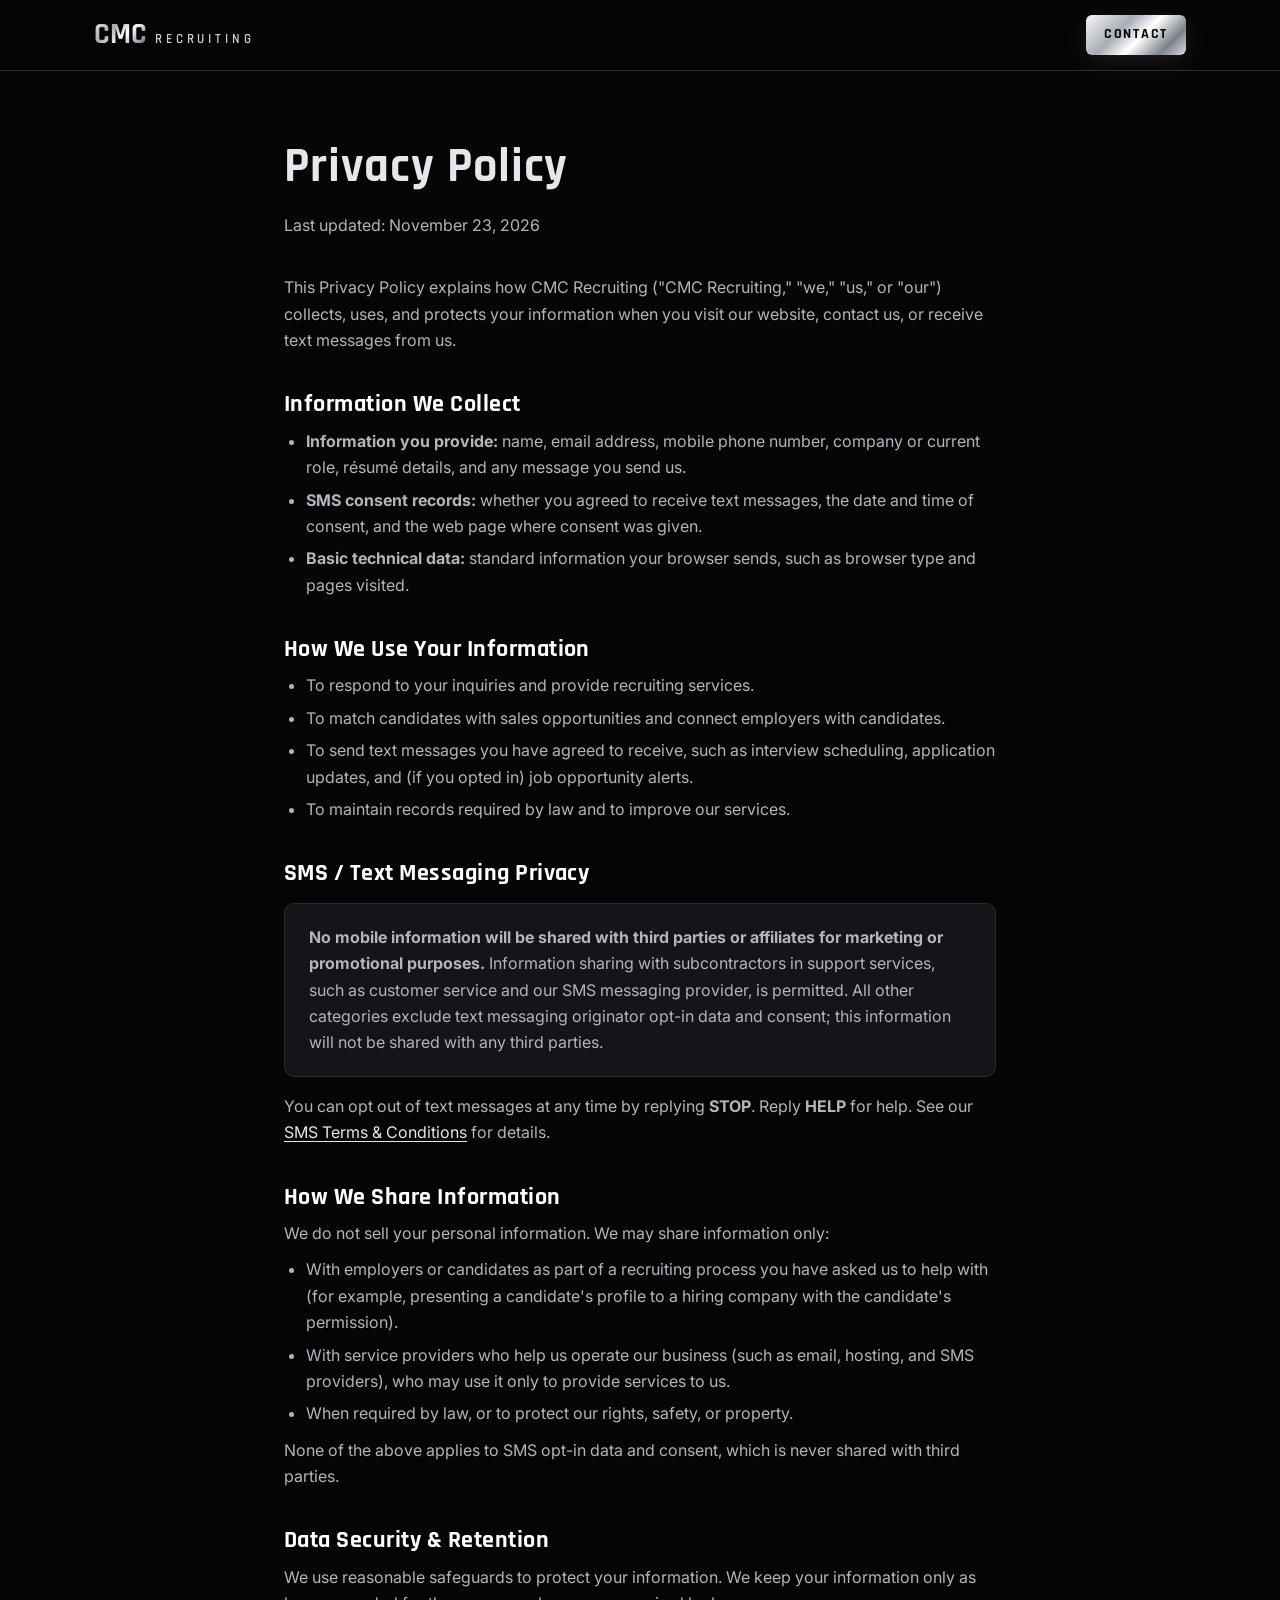
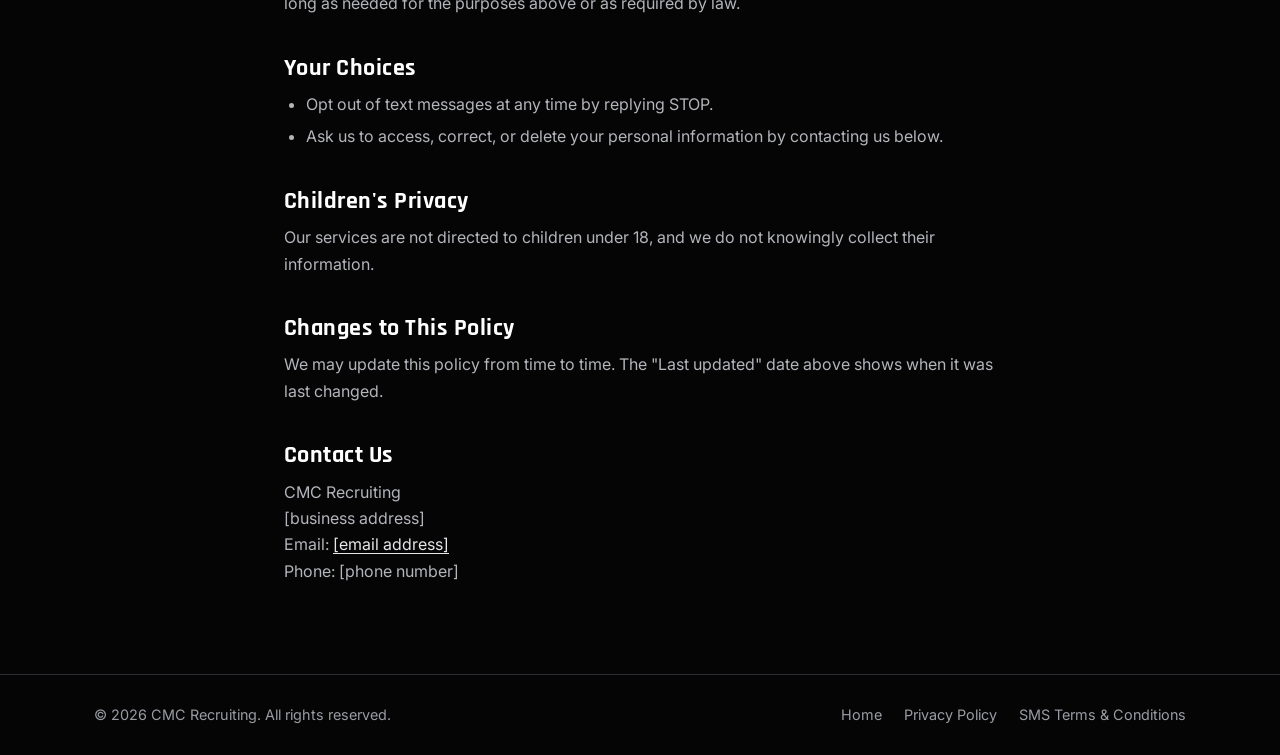
==== privacy.html @ 862fc4cd "Add 10DLC/A2P SMS compliance: opt-in consent, privacy policy, SMS terms Co-Authored-By: Claude Opus " ====
<!DOCTYPE html>
<html lang="en">
<head>
  <meta charset="UTF-8">
  <meta name="viewport" content="width=device-width, initial-scale=1.0">
  <title>Privacy Policy | CMC Recruiting</title>
  <link rel="icon" href="assets/logo.webp" type="image/webp">
  <link href="https://fonts.googleapis.com/css2?family=Rajdhani:wght@500;600;700&family=Inter:wght@400;500;600&display=swap" rel="stylesheet">
  <link rel="stylesheet" href="styles.css">
</head>
<body>
  <header class="nav">
    <div class="container nav-inner">
      <a href="index.html" class="brand" aria-label="CMC Recruiting home">
        <span class="brand-mark">CMC</span><span class="brand-sub">Recruiting</span>
      </a>
      <nav class="nav-links" style="position:static;max-height:none;flex-direction:row;background:none;border:0">
        <a href="index.html#contact" class="btn btn-small">Contact</a>
      </nav>
    </div>
  </header>

  <main class="legal">
    <div class="container narrow">
      <h1>Privacy Policy</h1>
      <p class="updated">Last updated: November 23, 2026</p>

      <p>This Privacy Policy explains how <span class="js-legal-name">CMC Recruiting</span> ("CMC Recruiting," "we," "us," or "our") collects, uses, and protects your information when you visit our website, contact us, or receive text messages from us.</p>

      <h2>Information We Collect</h2>
      <ul>
        <li><strong>Information you provide:</strong> name, email address, mobile phone number, company or current role, résumé details, and any message you send us.</li>
        <li><strong>SMS consent records:</strong> whether you agreed to receive text messages, the date and time of consent, and the web page where consent was given.</li>
        <li><strong>Basic technical data:</strong> standard information your browser sends, such as browser type and pages visited.</li>
      </ul>

      <h2>How We Use Your Information</h2>
      <ul>
        <li>To respond to your inquiries and provide recruiting services.</li>
        <li>To match candidates with sales opportunities and connect employers with candidates.</li>
        <li>To send text messages you have agreed to receive, such as interview scheduling, application updates, and (if you opted in) job opportunity alerts.</li>
        <li>To maintain records required by law and to improve our services.</li>
      </ul>

      <h2>SMS / Text Messaging Privacy</h2>
      <div class="box">
        <p><strong>No mobile information will be shared with third parties or affiliates for marketing or promotional purposes.</strong> Information sharing with subcontractors in support services, such as customer service and our SMS messaging provider, is permitted. All other categories exclude text messaging originator opt-in data and consent; this information will not be shared with any third parties.</p>
      </div>
      <p>You can opt out of text messages at any time by replying <strong>STOP</strong>. Reply <strong>HELP</strong> for help. See our <a href="terms.html">SMS Terms &amp; Conditions</a> for details.</p>

      <h2>How We Share Information</h2>
      <p>We do not sell your personal information. We may share information only:</p>
      <ul>
        <li>With employers or candidates as part of a recruiting process you have asked us to help with (for example, presenting a candidate's profile to a hiring company with the candidate's permission).</li>
        <li>With service providers who help us operate our business (such as email, hosting, and SMS providers), who may use it only to provide services to us.</li>
        <li>When required by law, or to protect our rights, safety, or property.</li>
      </ul>
      <p>None of the above applies to SMS opt-in data and consent, which is never shared with third parties.</p>

      <h2>Data Security &amp; Retention</h2>
      <p>We use reasonable safeguards to protect your information. We keep your information only as long as needed for the purposes above or as required by law.</p>

      <h2>Your Choices</h2>
      <ul>
        <li>Opt out of text messages at any time by replying STOP.</li>
        <li>Ask us to access, correct, or delete your personal information by contacting us below.</li>
      </ul>

      <h2>Children's Privacy</h2>
      <p>Our services are not directed to children under 18, and we do not knowingly collect their information.</p>

      <h2>Changes to This Policy</h2>
      <p>We may update this policy from time to time. The "Last updated" date above shows when it was last changed.</p>

      <h2>Contact Us</h2>
      <p>
        <span class="js-legal-name">CMC Recruiting</span><br>
        <span class="js-address">[business address]</span><br>
        Email: <a href="#" class="js-email">[email address]</a><br>
        Phone: <span class="js-phone">[phone number]</span>
      </p>
    </div>
  </main>

  <footer class="footer">
    <div class="container footer-inner">
      <span>&copy; <span id="year"></span> <span class="js-legal-name">CMC Recruiting</span>. All rights reserved.</span>
      <nav class="footer-links">
        <a href="index.html">Home</a>
        <a href="privacy.html">Privacy Policy</a>
        <a href="terms.html">SMS Terms &amp; Conditions</a>
      </nav>
    </div>
  </footer>
  <script src="script.js"></script>
</body>
</html>
---- styles.css ----
:root {
  --bg: #050505;
  --bg-alt: #0d0e10;
  --panel: #141518;
  --line: #2a2c31;
  --text: #e6e7ea;
  --muted: #9a9ca3;
  --silver: linear-gradient(135deg, #f5f6f8 0%, #a9adb4 35%, #ffffff 55%, #7d828b 80%, #d9dce0 100%);
  --silver-flat: #c9ccd1;
  --radius: 10px;
  --max: 1140px;
}

* { box-sizing: border-box; margin: 0; padding: 0; }
html { scroll-behavior: smooth; scroll-padding-top: 80px; }
body {
  font-family: "Inter", system-ui, -apple-system, Segoe UI, sans-serif;
  background: var(--bg);
  color: var(--text);
  line-height: 1.65;
  -webkit-font-smoothing: antialiased;
}
img { max-width: 100%; display: block; }
a { color: inherit; text-decoration: none; }

.container { width: 100%; max-width: var(--max); margin: 0 auto; padding: 0 24px; }
.narrow { max-width: 760px; }
.center { text-align: center; }

h1, h2, h3 {
  font-family: "Rajdhani", "Inter", sans-serif;
  font-weight: 700;
  letter-spacing: 0.02em;
  line-height: 1.1;
}
h1 { font-size: clamp(2.4rem, 6vw, 4.2rem); margin-bottom: 18px; }
h2 { font-size: clamp(2rem, 4vw, 2.9rem); margin-bottom: 18px; }
h3 { font-size: 1.3rem; margin-bottom: 6px; }
p { color: var(--muted); }

.metal {
  background: var(--silver);
  -webkit-background-clip: text;
  background-clip: text;
  color: transparent;
}

.eyebrow {
  font-family: "Rajdhani", sans-serif;
  text-transform: uppercase;
  letter-spacing: 0.35em;
  font-size: 0.85rem;
  font-weight: 600;
  color: var(--silver-flat);
  margin-bottom: 10px;
  display: flex;
  align-items: center;
  gap: 12px;
}
.eyebrow::before { content: ""; width: 32px; height: 2px; background: var(--silver); }
.eyebrow.center, .center .eyebrow { justify-content: center; }

/* Buttons */
.btn {
  display: inline-block;
  font-family: "Rajdhani", sans-serif;
  font-weight: 700;
  font-size: 1.05rem;
  letter-spacing: 0.12em;
  text-transform: uppercase;
  padding: 14px 30px;
  border-radius: 6px;
  background: var(--silver);
  color: #0a0a0a;
  border: none;
  cursor: pointer;
  transition: transform .2s ease, box-shadow .2s ease;
  box-shadow: 0 6px 24px rgba(220, 224, 230, 0.12);
}
.btn:hover { transform: translateY(-2px); box-shadow: 0 10px 30px rgba(220, 224, 230, 0.25); }
.btn-outline {
  background: transparent;
  color: var(--text);
  border: 1px solid var(--silver-flat);
  box-shadow: none;
}
.btn-outline:hover { background: rgba(255,255,255,0.06); }
.btn-small { padding: 8px 18px; font-size: 0.9rem; }
.btn-full { width: 100%; }

/* Nav */
.nav {
  position: sticky; top: 0; z-index: 50;
  background: rgba(5,5,5,0.82);
  backdrop-filter: blur(10px);
  border-bottom: 1px solid var(--line);
}
.nav-inner { display: flex; align-items: center; justify-content: space-between; height: 70px; }
.brand { display: flex; align-items: baseline; gap: 8px; }
.brand-mark {
  font-family: "Rajdhani", sans-serif; font-weight: 700; font-size: 1.8rem;
  background: var(--silver); -webkit-background-clip: text; background-clip: text; color: transparent;
}
.brand-sub {
  font-family: "Rajdhani", sans-serif; font-weight: 600; letter-spacing: 0.3em;
  text-transform: uppercase; font-size: 0.8rem; color: var(--silver-flat);
}
.nav-links { display: flex; align-items: center; gap: 28px; }
.nav-links a:not(.btn) {
  font-size: 0.95rem; color: var(--muted); transition: color .2s;
}
.nav-links a:not(.btn):hover { color: #fff; }
.nav-toggle { display: none; background: none; border: none; cursor: pointer; padding: 8px; }
.nav-toggle span { display: block; width: 24px; height: 2px; background: var(--text); margin: 5px 0; transition: .3s; }

/* Hero */
.hero {
  position: relative; overflow: hidden;
  padding: 60px 0 100px;
  text-align: center;
}
.hero-glow {
  position: absolute; inset: 0;
  background: radial-gradient(ellipse 60% 50% at 50% 35%, rgba(200,205,215,0.12), transparent 70%);
  pointer-events: none;
}
.hero-inner { position: relative; }
.hero-logo { width: min(620px, 100%); margin: 0 auto 10px; mix-blend-mode: lighten; }
.lead { font-size: 1.15rem; max-width: 660px; margin: 0 auto 34px; color: #b8bac0; }
.hero-ctas { display: flex; gap: 16px; justify-content: center; flex-wrap: wrap; }

/* Strip */
.strip { border-top: 1px solid var(--line); border-bottom: 1px solid var(--line); background: var(--bg-alt); }
.strip-grid { display: grid; grid-template-columns: repeat(3, 1fr); }
.strip-grid > div { padding: 34px 24px; text-align: center; }
.strip-grid > div + div { border-left: 1px solid var(--line); }
.strip-grid h3 { color: #fff; text-transform: uppercase; letter-spacing: 0.1em; }

/* Sections */
.section { padding: 100px 0; }
.section-alt { background: var(--bg-alt); border-top: 1px solid var(--line); border-bottom: 1px solid var(--line); }
.section p + p { margin-top: 14px; }
.two-col { display: grid; grid-template-columns: 1fr 1fr; gap: 64px; align-items: center; }
.two-col > div > p { margin-bottom: 26px; }

.checks { list-style: none; margin: 0 0 30px; }
.checks li { padding: 8px 0 8px 30px; position: relative; border-bottom: 1px solid var(--line); }
.checks li::before {
  content: ""; position: absolute; left: 4px; top: 50%;
  width: 12px; height: 6px; margin-top: -5px;
  border-left: 2px solid var(--silver-flat); border-bottom: 2px solid var(--silver-flat);
  transform: rotate(-45deg);
}

.card-stack { display: grid; gap: 18px; }
.card {
  position: relative;
  background: var(--panel);
  border: 1px solid var(--line);
  border-radius: var(--radius);
  padding: 26px 28px;
  transition: border-color .25s, transform .25s;
}
.card::before {
  content: ""; position: absolute; left: 0; top: 18px; bottom: 18px; width: 3px;
  background: var(--silver); border-radius: 0 3px 3px 0;
}
.card:hover { border-color: #4a4d54; transform: translateX(4px); }
.card h3 { color: #fff; }
.card-num {
  position: absolute; right: 22px; top: 16px;
  font-family: "Rajdhani", sans-serif; font-weight: 700; font-size: 2rem; color: #2c2e33;
}

/* Steps */
.steps { display: grid; grid-template-columns: repeat(4, 1fr); gap: 22px; margin-top: 50px; }
.step {
  background: var(--panel); border: 1px solid var(--line); border-radius: var(--radius);
  padding: 30px 24px;
}
.step span {
  display: inline-grid; place-items: center;
  width: 44px; height: 44px; border-radius: 50%;
  background: var(--silver); color: #0a0a0a;
  font-family: "Rajdhani", sans-serif; font-weight: 700; font-size: 1.3rem;
  margin-bottom: 16px;
}
.step h3 { color: #fff; }

/* Contact */
.contact-list { list-style: none; }
.contact-list li { padding: 10px 0; border-bottom: 1px solid var(--line); color: var(--muted); }
.contact-list strong { color: var(--text); margin-right: 6px; }
.contact-list a { text-decoration: underline; text-underline-offset: 3px; }

.contact-form {
  background: var(--panel); border: 1px solid var(--line); border-radius: var(--radius);
  padding: 32px; display: grid; gap: 14px;
}
.contact-form input[type="text"],
.contact-form input[type="email"],
.contact-form input[type="tel"],
.contact-form textarea {
  width: 100%; padding: 13px 15px;
  background: #0b0c0e; color: var(--text);
  border: 1px solid var(--line); border-radius: 6px;
  font: inherit; resize: vertical;
}
.contact-form input:focus, .contact-form textarea:focus { outline: none; border-color: var(--silver-flat); }
.toggle { display: grid; grid-template-columns: 1fr 1fr; gap: 10px; }
.toggle label {
  display: flex; align-items: center; justify-content: center; gap: 8px;
  padding: 11px; border: 1px solid var(--line); border-radius: 6px; cursor: pointer;
  font-size: 0.95rem; color: var(--muted);
}
.toggle label:has(input:checked) { border-color: var(--silver-flat); color: #fff; background: rgba(255,255,255,0.04); }
.toggle input { accent-color: #c9ccd1; }
.form-note { font-size: 0.82rem; text-align: center; }

/* Footer */
.footer { border-top: 1px solid var(--line); padding: 28px 0; font-size: 0.9rem; color: var(--muted); }
.footer-inner { display: flex; justify-content: space-between; flex-wrap: wrap; gap: 10px; }
.footer a:hover { color: #fff; }

/* Reveal animation */
.reveal { opacity: 0; transform: translateY(24px); transition: opacity .7s ease, transform .7s ease; }
.reveal.visible { opacity: 1; transform: none; }

/* Responsive */
@media (max-width: 900px) {
  .two-col { grid-template-columns: 1fr; gap: 40px; }
  .two-col.reverse > :first-child { order: 2; }
  .steps { grid-template-columns: 1fr 1fr; }
}
@media (max-width: 720px) {
  .nav-toggle { display: block; }
  .nav-links {
    position: absolute; top: 70px; left: 0; right: 0;
    flex-direction: column; gap: 0;
    background: #08090a; border-bottom: 1px solid var(--line);
    max-height: 0; overflow: hidden; transition: max-height .3s ease;
  }
  .nav-links.open { max-height: 400px; }
  .nav-links a { padding: 16px 24px; width: 100%; text-align: center; }
  .nav-links .btn-small { margin: 10px 24px 18px; width: calc(100% - 48px); }
  .strip-grid { grid-template-columns: 1fr; }
  .strip-grid > div + div { border-left: none; border-top: 1px solid var(--line); }
  .steps { grid-template-columns: 1fr; }
  .section { padding: 70px 0; }
  .contact-form { padding: 22px; }
}
@media (prefers-reduced-motion: reduce) {
  html { scroll-behavior: auto; }
  .reveal { opacity: 1; transform: none; transition: none; }
}

/* SMS consent */
.consent { border: 1px solid var(--line); border-radius: 6px; padding: 14px 16px 12px; display: grid; gap: 12px; }
.consent legend { padding: 0 6px; font-family: "Rajdhani", sans-serif; font-weight: 700; letter-spacing: .08em; text-transform: uppercase; font-size: .85rem; color: var(--silver-flat); }
.consent-item { display: grid; grid-template-columns: 18px 1fr; gap: 10px; align-items: start; font-size: .8rem; line-height: 1.5; color: var(--muted); cursor: pointer; }
.consent-item input { margin-top: 3px; width: 16px; height: 16px; accent-color: #c9ccd1; }
.consent-item strong { color: var(--text); }
.consent-note { font-size: .76rem; line-height: 1.5; }
.consent-note a, .legal a { text-decoration: underline; text-underline-offset: 3px; color: var(--text); }

/* Footer links */
.footer-links { display: flex; gap: 22px; flex-wrap: wrap; }

/* Legal pages */
.legal { padding: 70px 0 90px; }
.legal h1 { font-size: clamp(2rem, 5vw, 3rem); }
.legal .updated { margin-bottom: 36px; }
.legal h2 { font-size: 1.5rem; margin: 38px 0 10px; color: #fff; }
.legal p, .legal li { color: #b3b5bb; }
.legal ul { margin: 10px 0 10px 22px; }
.legal li { margin: 6px 0; }
.legal .box { background: var(--panel); border: 1px solid var(--line); border-radius: var(--radius); padding: 20px 24px; margin: 16px 0; }
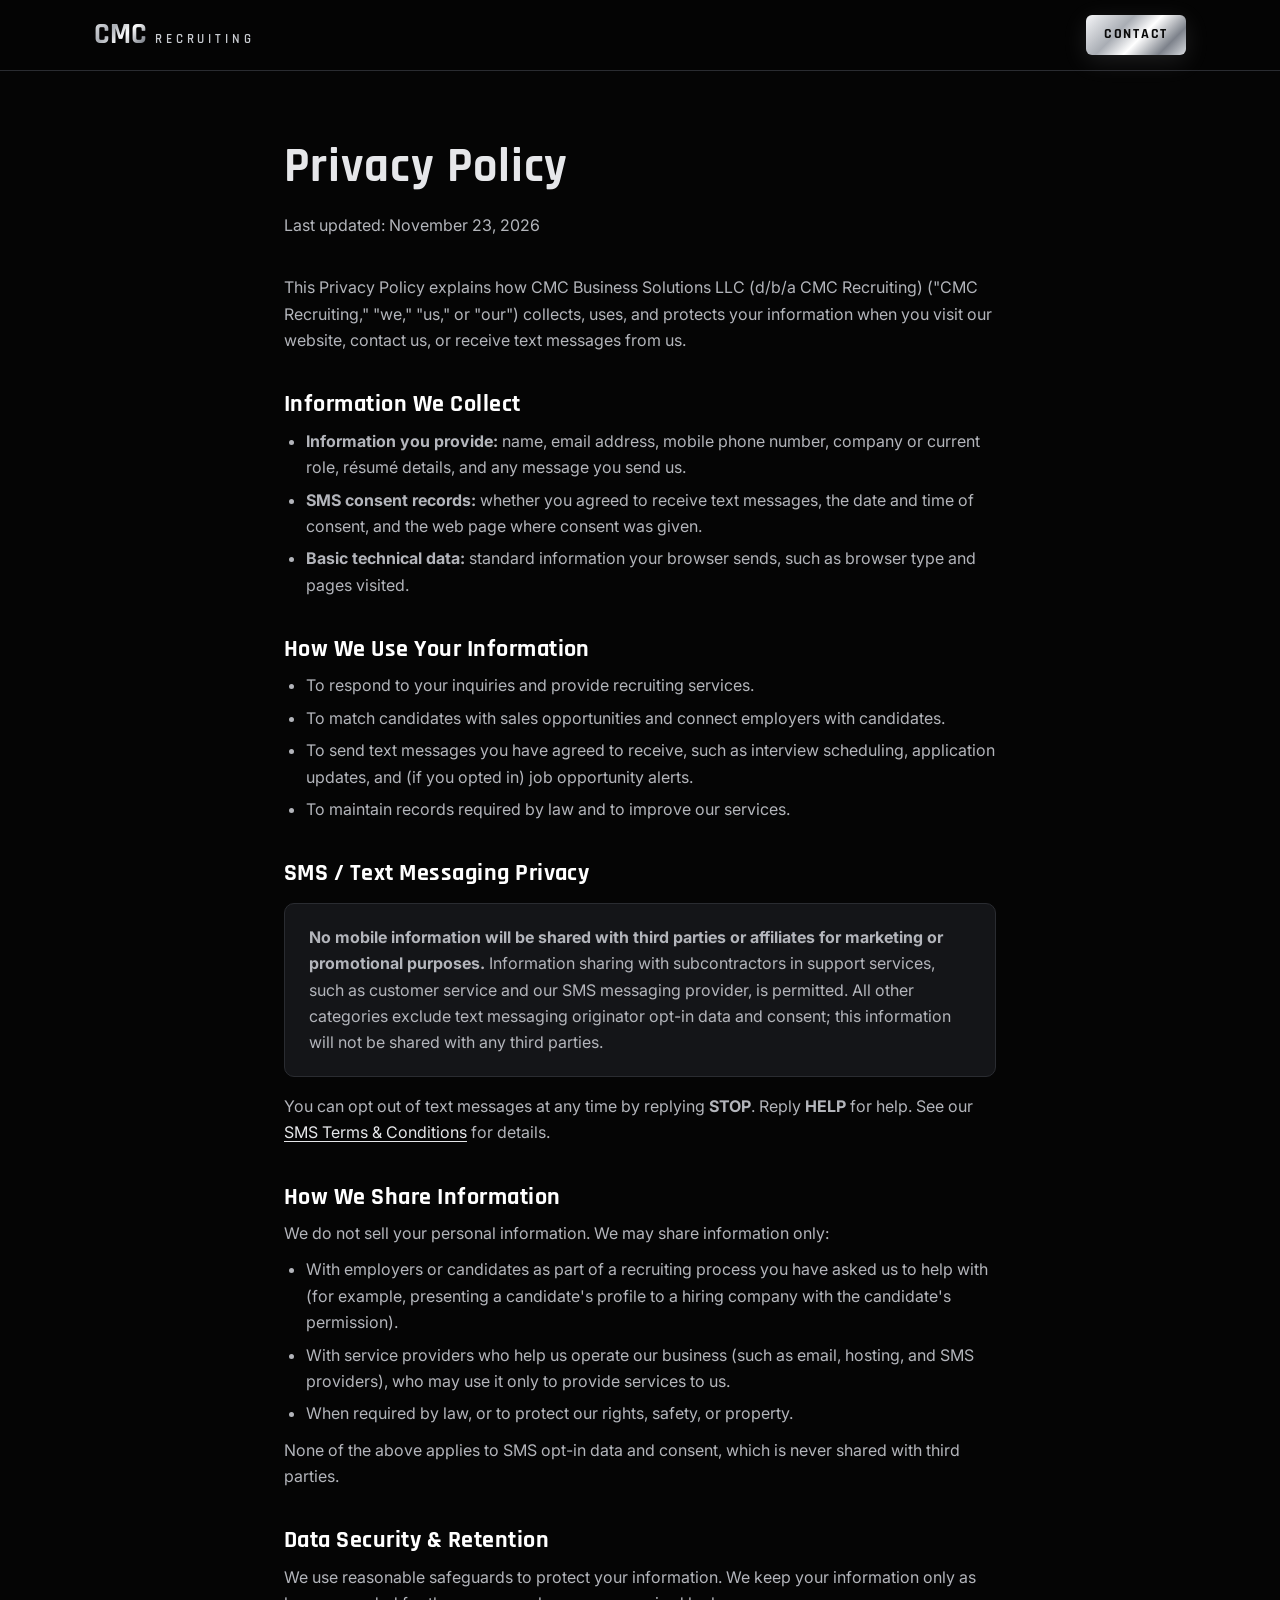
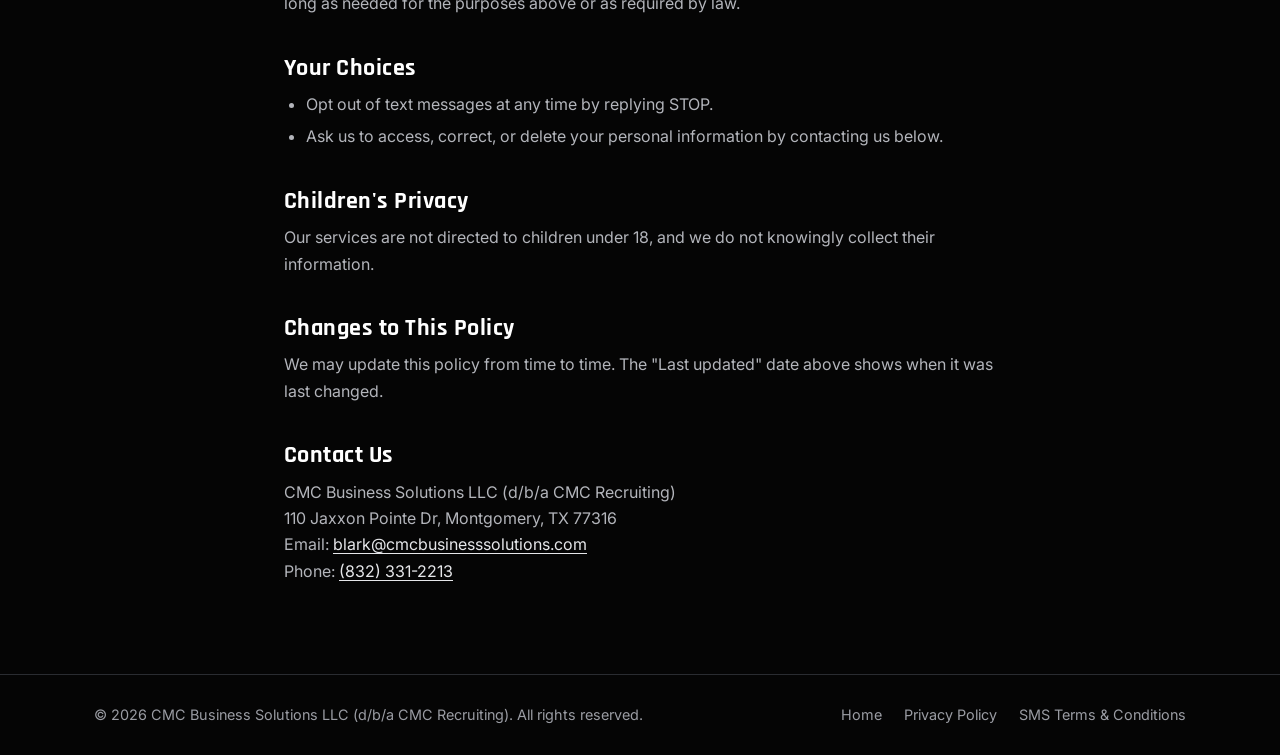
==== commit d1b60d1e: "Use LLC legal name (CMC Business Solutions LLC d/b/a CMC Recruiting) Co-Authored-By: Claude Opus 5.5" ====
--- a/privacy.html
+++ b/privacy.html
@@ -25,7 +25,7 @@
       <h1>Privacy Policy</h1>
       <p class="updated">Last updated: November 23, 2026</p>
 
-      <p>This Privacy Policy explains how <span class="js-legal-name">CMC Recruiting</span> ("CMC Recruiting," "we," "us," or "our") collects, uses, and protects your information when you visit our website, contact us, or receive text messages from us.</p>
+      <p>This Privacy Policy explains how <span class="js-legal-name">CMC Business Solutions LLC (d/b/a CMC Recruiting)</span> ("CMC Recruiting," "we," "us," or "our") collects, uses, and protects your information when you visit our website, contact us, or receive text messages from us.</p>
 
       <h2>Information We Collect</h2>
       <ul>
@@ -74,7 +74,7 @@
 
       <h2>Contact Us</h2>
       <p>
-        <span class="js-legal-name">CMC Recruiting</span><br>
+        <span class="js-legal-name">CMC Business Solutions LLC (d/b/a CMC Recruiting)</span><br>
         <span class="js-address">[business address]</span><br>
         Email: <a href="#" class="js-email">[email address]</a><br>
         Phone: <span class="js-phone">[phone number]</span>
@@ -84,7 +84,7 @@
 
   <footer class="footer">
     <div class="container footer-inner">
-      <span>&copy; <span id="year"></span> <span class="js-legal-name">CMC Recruiting</span>. All rights reserved.</span>
+      <span>&copy; <span id="year"></span> <span class="js-legal-name">CMC Business Solutions LLC (d/b/a CMC Recruiting)</span>. All rights reserved.</span>
       <nav class="footer-links">
         <a href="index.html">Home</a>
         <a href="privacy.html">Privacy Policy</a>
